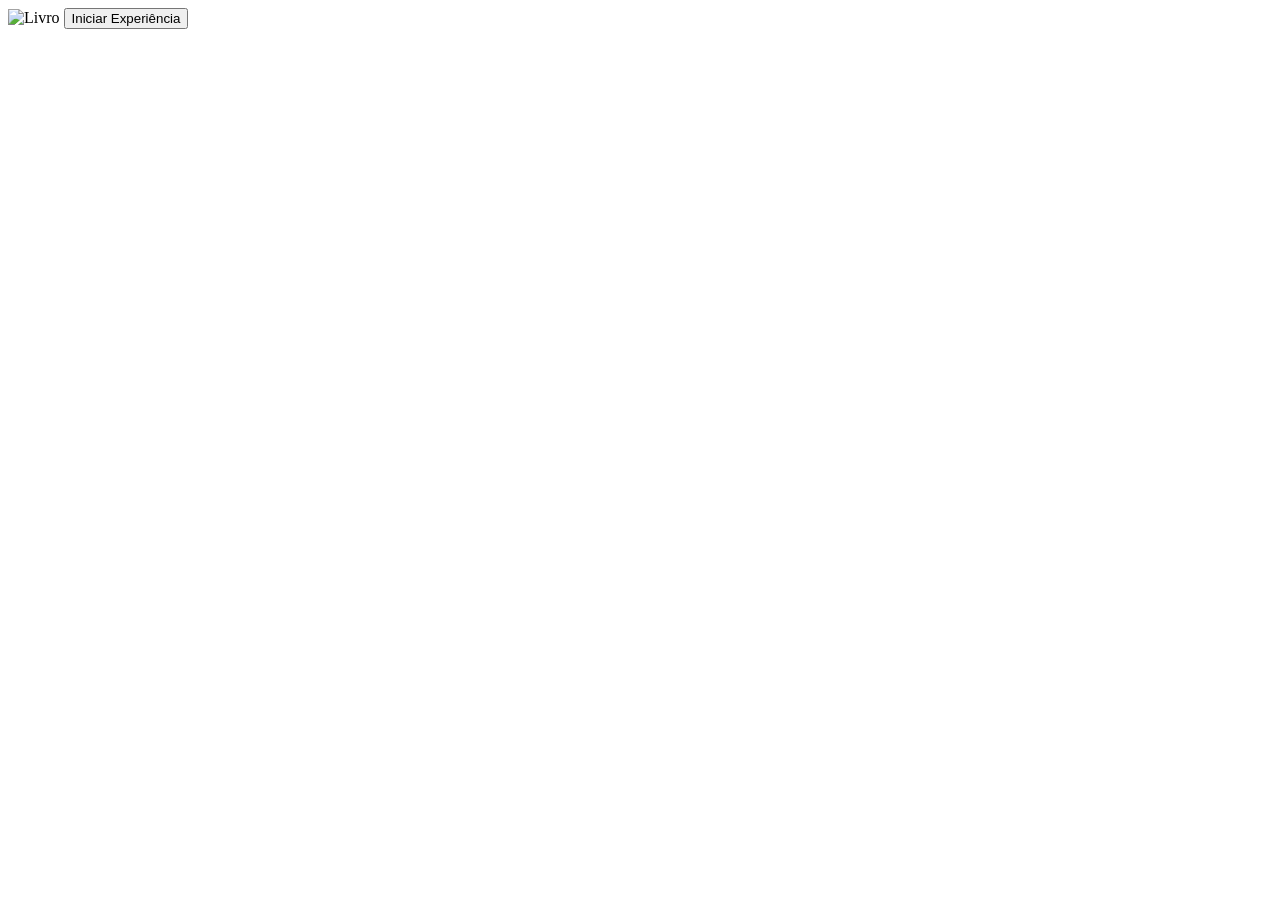
==== index.html @ 2790ec6d "Add files via upload" ====
<!DOCTYPE html>
<html lang="pt-br">
<head>
  <meta charset="UTF-8">
  <meta name="viewport" content="width=device-width, initial-scale=1.0">
  <title>Iniciar Experiência</title>
  <link rel="stylesheet" href="css/style.css">
</head>
<body>
  <div class="container">
    <div class="image-container">
      <img src="img/Gemini_Generated_Image_4ykss44ykss44yks.png" alt="Livro" class="book-image">
      <button class="start-btn" onclick="botao()">
        Iniciar Experiência
      </button>
    </div>
  </div>
  <script src="js/script.js"></script>
</body>
</html>
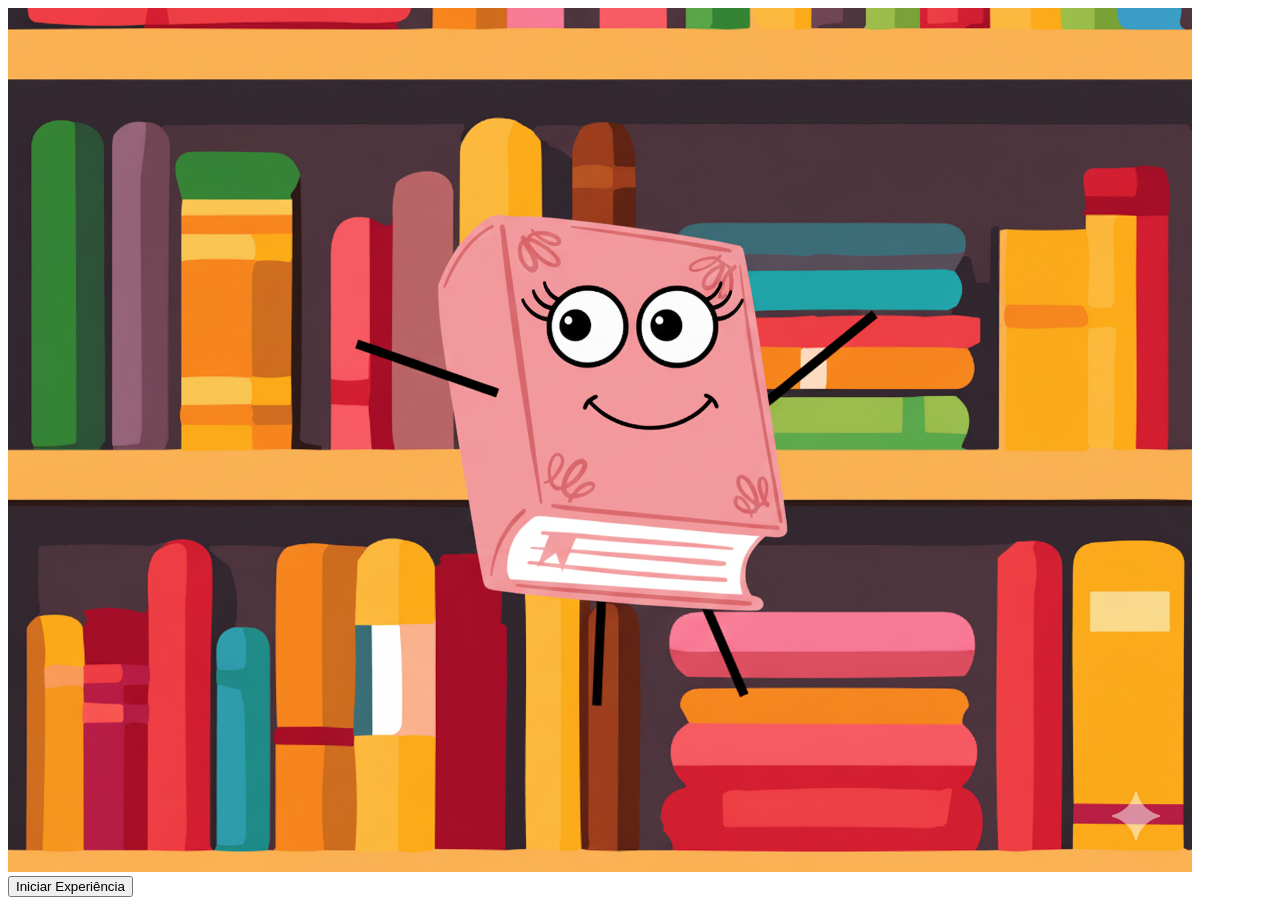
==== commit b0886c9b: "Update index.html" ====
--- a/index.html
+++ b/index.html
@@ -9,7 +9,7 @@
 <body>
   <div class="container">
     <div class="image-container">
-      <img src="img/Gemini_Generated_Image_4ykss44ykss44yks.png" alt="Livro" class="book-image">
+      <img src="Gemini_Generated_Image_4ykss44ykss44yks.png" alt="Livro" class="book-image">
       <button class="start-btn" onclick="botao()">
         Iniciar Experiência
       </button>
@@ -17,4 +17,5 @@
   </div>
   <script src="js/script.js"></script>
 </body>
-</html>+
+</html>
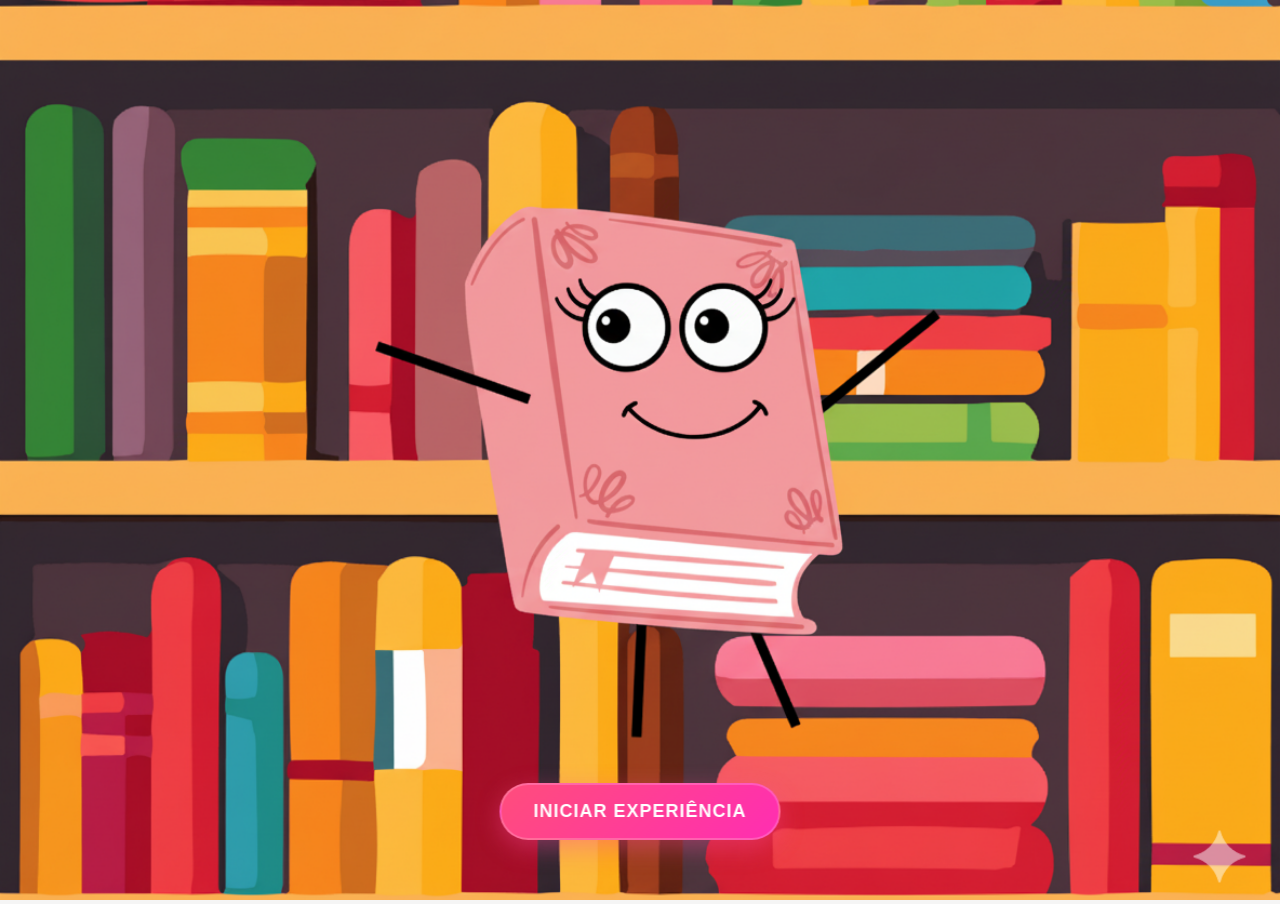
==== commit 7e47408b: "Fix HTML structure and update stylesheet path" ====
--- a/index.html
+++ b/index.html
@@ -4,7 +4,7 @@
   <meta charset="UTF-8">
   <meta name="viewport" content="width=device-width, initial-scale=1.0">
   <title>Iniciar Experiência</title>
-  <link rel="stylesheet" href="css/style.css">
+  <link rel="stylesheet" href="style.css">
 </head>
 <body>
   <div class="container">
@@ -19,3 +19,4 @@
 </body>
 
 </html>
+
--- a/style.css
+++ b/style.css
@@ -0,0 +1,119 @@
+* {
+  margin: 0;
+  padding: 0;
+  box-sizing: border-box;
+}
+ 
+body {
+  font-family: 'Segoe UI', Tahoma, Geneva, Verdana, sans-serif;
+  background-color: #f5f5f5;
+  display: flex;
+  justify-content: center;
+  align-items: center;
+  height: 100vh;
+  overflow: hidden;
+}
+ 
+.container {
+  position: relative;
+  width: 100vw;
+  height: 100vh;
+}
+ 
+.image-container {
+  position: relative;
+  width: 100%;
+  height: 100%;
+}
+ 
+.book-image {
+  width: 100%;
+  height: 100%;
+  object-fit: cover;
+}
+ 
+.start-btn {
+  position: absolute;
+  bottom: 60px;
+  left: 50%;
+  transform: translateX(-50%);
+  padding: 16px 32px;
+  font-size: 18px;
+  font-weight: 600;
+  background: linear-gradient(135deg,rgb(255, 77, 124) 0%,rgb(255, 46, 178) 100%);
+  border: none;
+  border-radius: 50px;
+  color: white;
+  cursor: pointer;
+  box-shadow: 0 8px 25px rgba(255, 77, 154, 0.4);
+  transition: all 0.3s cubic-bezier(0.4, 0, 0.2, 1);
+  text-transform: uppercase;
+  letter-spacing: 1px;
+  overflow: hidden;
+  backdrop-filter: blur(10px);
+  border: 2px solid rgba(255, 255, 255, 0.2);
+  animation: pulse 2s infinite ease-in-out;
+  z-index: 10;
+}
+ 
+.start-btn::before {
+  content: '';
+  position: absolute;
+  top: 0;
+  left: -100%;
+  width: 100%;
+  height: 100%;
+  background: linear-gradient(90deg, transparent, rgba(255, 255, 255, 0.3), transparent);
+  transition: left 0.6s;
+}
+ 
+.start-btn:hover::before {
+  left: 100%;
+}
+ 
+.start-btn:hover {
+  background: linear-gradient(135deg,rgb(255, 46, 157) 0%,rgb(255, 0, 136) 100%);
+  box-shadow: 0 12px 35px rgba(255, 0, 85, 0.5);
+  transform: translateX(-50%) translateY(-3px);
+  animation: none;
+}
+ 
+.start-btn:active {
+  transform: translateX(-50%) translateY(-1px);
+  box-shadow: 0 4px 15px rgb(255, 0, 170);
+}
+ 
+.start-btn .btn-icon {
+  margin-left: 8px;
+  transition: transform 0.3s ease;
+  display: inline-block;
+}
+ 
+.start-btn:hover .btn-icon {
+  transform: translateX(4px);
+}
+ 
+@keyframes pulse {
+  0%, 100% {
+    box-shadow: 0 8px 25px rgba(255, 184, 77, 0.4);
+  }
+  50% {
+    box-shadow: 0 8px 25px rgba(255, 184, 77, 0.6);
+  }
+}
+ 
+@media (max-width: 768px) {
+  .start-btn {
+    bottom: 30px;
+    padding: 14px 28px;
+    font-size: 16px;
+  }
+}
+ 
+@media (max-width: 480px) {
+  .start-btn {
+    bottom: 20px;
+    padding: 12px 24px;
+    font-size: 14px;
+  }
+}
